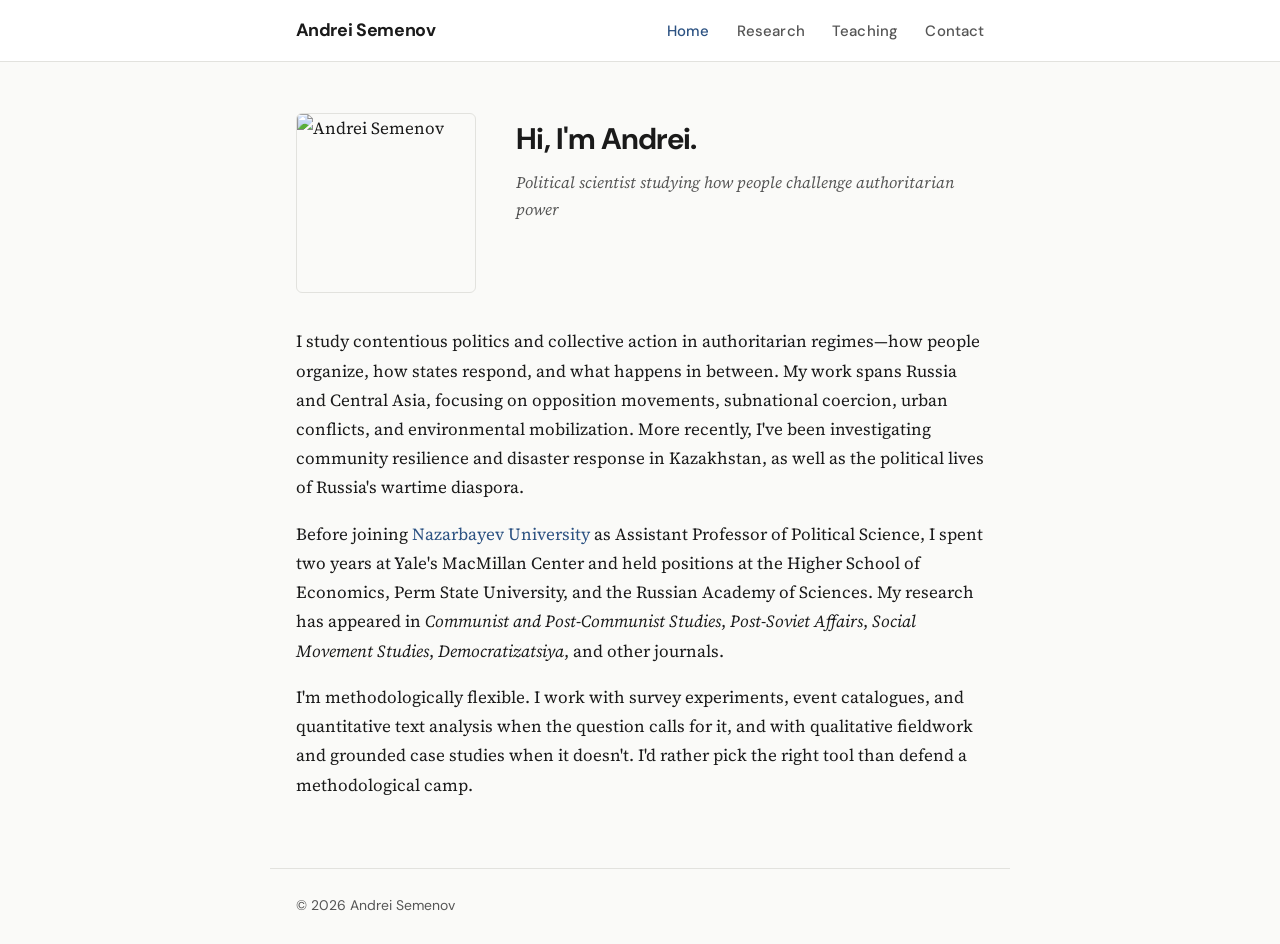
==== index.html @ 86d531a2 "Add files via upload" ====
<!DOCTYPE html>
<html lang="en">
<head>
  <meta charset="UTF-8">
  <meta name="viewport" content="width=device-width, initial-scale=1.0">
  <title>Andrei Semenov | Political Scientist</title>
  <link rel="preconnect" href="https://fonts.googleapis.com">
  <link href="https://fonts.googleapis.com/css2?family=DM+Sans:wght@400;500;600;700&family=Source+Serif+4:ital,wght@0,400;0,600;1,400&display=swap" rel="stylesheet">
  <link rel="stylesheet" href="style.css">
</head>
<body>

<nav>
  <div class="nav-inner">
    <a href="index.html" class="nav-name">Andrei Semenov</a>
    <ul class="nav-links">
      <li><a href="index.html" class="active">Home</a></li>
      <li><a href="research.html">Research</a></li>
      <li><a href="teaching.html">Teaching</a></li>
      <li><a href="contact.html">Contact</a></li>
    </ul>
  </div>
</nav>

<main>
  <div class="hero">
    <img src="photo.jpg" alt="Andrei Semenov" class="hero-photo">
    <div class="hero-text">
      <h1>Hi, I'm Andrei.</h1>
      <p class="tagline">Political scientist studying how people challenge authoritarian power</p>
    </div>
  </div>

  <div class="bio">
    <p>I study contentious politics and collective action in authoritarian regimes&mdash;how people organize, how states respond, and what happens in between. My work spans Russia and Central Asia, focusing on opposition movements, subnational coercion, urban conflicts, and environmental mobilization. More recently, I've been investigating community resilience and disaster response in Kazakhstan, as well as the political lives of Russia's wartime diaspora.</p>

    <p>Before joining <a href="https://nu.edu.kz">Nazarbayev University</a> as Assistant Professor of Political Science, I spent two years at Yale's MacMillan Center and held positions at the Higher School of Economics, Perm State University, and the Russian Academy of Sciences. My research has appeared in <em>Communist and Post-Communist Studies</em>, <em>Post-Soviet Affairs</em>, <em>Social Movement Studies</em>, <em>Democratizatsiya</em>, and other journals.</p>

    <p>I'm methodologically flexible. I work with survey experiments, event catalogues, and quantitative text analysis when the question calls for it, and with qualitative fieldwork and grounded case studies when it doesn't. I'd rather pick the right tool than defend a methodological camp.</p>
  </div>
</main>

<footer>
  &copy; 2026 Andrei Semenov
</footer>

</body>
</html>
---- style.css ----
/* ── Reset & Base ── */
*, *::before, *::after { margin: 0; padding: 0; box-sizing: border-box; }

:root {
  --text: #1a1a1a;
  --text-light: #555;
  --accent: #2c5282;
  --accent-hover: #1a365d;
  --bg: #fafaf8;
  --card-bg: #ffffff;
  --border: #e2e2de;
  --nav-bg: #ffffff;
  --max-w: 740px;
}

html { font-size: 17px; scroll-behavior: smooth; }

body {
  font-family: 'Source Serif 4', 'Georgia', serif;
  color: var(--text);
  background: var(--bg);
  line-height: 1.72;
  -webkit-font-smoothing: antialiased;
}

a { color: var(--accent); text-decoration: none; transition: color .2s; }
a:hover { color: var(--accent-hover); text-decoration: underline; }

/* ── Navigation ── */
nav {
  background: var(--nav-bg);
  border-bottom: 1px solid var(--border);
  position: sticky; top: 0; z-index: 10;
}
.nav-inner {
  max-width: var(--max-w);
  margin: 0 auto;
  padding: .9rem 1.5rem;
  display: flex;
  align-items: center;
  justify-content: space-between;
}
.nav-name {
  font-family: 'DM Sans', 'Helvetica Neue', sans-serif;
  font-weight: 700;
  font-size: 1.05rem;
  color: var(--text);
  letter-spacing: -.02em;
}
.nav-name:hover { text-decoration: none; color: var(--accent); }
.nav-links { display: flex; gap: 1.6rem; list-style: none; }
.nav-links a {
  font-family: 'DM Sans', 'Helvetica Neue', sans-serif;
  font-size: .88rem;
  font-weight: 500;
  color: var(--text-light);
  letter-spacing: .01em;
}
.nav-links a:hover { color: var(--accent); text-decoration: none; }
.nav-links a.active { color: var(--accent); }

/* ── Main Content ── */
main {
  max-width: var(--max-w);
  margin: 0 auto;
  padding: 3rem 1.5rem 4rem;
}

/* ── Home Hero ── */
.hero {
  display: flex;
  gap: 2.4rem;
  align-items: flex-start;
  margin-bottom: 2rem;
}
.hero-photo {
  width: 180px;
  height: 180px;
  border-radius: 6px;
  object-fit: cover;
  flex-shrink: 0;
  border: 1px solid var(--border);
}
.hero-text h1 {
  font-family: 'DM Sans', 'Helvetica Neue', sans-serif;
  font-size: 1.75rem;
  font-weight: 700;
  margin-bottom: .25rem;
  letter-spacing: -.03em;
  color: var(--text);
}
.hero-text .tagline {
  font-size: .95rem;
  color: var(--text-light);
  margin-bottom: 1.2rem;
  font-style: italic;
}
.bio p { margin-bottom: 1rem; }
.bio p:last-child { margin-bottom: 0; }

/* ── Section Headings ── */
h2 {
  font-family: 'DM Sans', 'Helvetica Neue', sans-serif;
  font-size: 1.3rem;
  font-weight: 700;
  letter-spacing: -.02em;
  margin: 2.5rem 0 1rem;
  padding-bottom: .4rem;
  border-bottom: 2px solid var(--accent);
  display: inline-block;
}

h3 {
  font-family: 'DM Sans', 'Helvetica Neue', sans-serif;
  font-size: 1.05rem;
  font-weight: 600;
  margin: 1.6rem 0 .6rem;
  color: var(--text);
}

/* ── Publication / Item Lists ── */
.pub-list { list-style: none; }
.pub-list li {
  margin-bottom: 1rem;
  padding-left: 0;
  line-height: 1.65;
}
.pub-list .authors { color: var(--text-light); }
.pub-list .title { font-weight: 600; }
.pub-list .venue { font-style: italic; }

/* ── Teaching Table ── */
.teach-block { margin-bottom: 1.8rem; }
.teach-block h3 { margin-bottom: .4rem; }
.teach-block .period {
  font-size: .88rem;
  color: var(--text-light);
  margin-bottom: .5rem;
}
.teach-block ul {
  list-style: none;
  padding: 0;
}
.teach-block li {
  position: relative;
  padding-left: 1rem;
  margin-bottom: .3rem;
}
.teach-block li::before {
  content: '–';
  position: absolute;
  left: 0;
  color: var(--accent);
}

/* ── Contact ── */
.contact-grid {
  display: grid;
  grid-template-columns: 1fr 1fr;
  gap: 1.5rem;
  margin-top: 1.5rem;
}
.contact-card {
  background: var(--card-bg);
  border: 1px solid var(--border);
  border-radius: 6px;
  padding: 1.4rem;
}
.contact-card h3 {
  margin-top: 0;
  margin-bottom: .5rem;
}
.contact-card p {
  font-size: .93rem;
  color: var(--text-light);
  line-height: 1.6;
}

/* ── Footer ── */
footer {
  max-width: var(--max-w);
  margin: 0 auto;
  padding: 1.5rem;
  border-top: 1px solid var(--border);
  font-size: .82rem;
  color: var(--text-light);
  font-family: 'DM Sans', 'Helvetica Neue', sans-serif;
}

/* ── Responsive ── */
@media (max-width: 600px) {
  .hero { flex-direction: column; align-items: center; text-align: center; }
  .hero-photo { width: 150px; height: 150px; }
  .contact-grid { grid-template-columns: 1fr; }
  .nav-inner { flex-direction: column; gap: .5rem; }
}
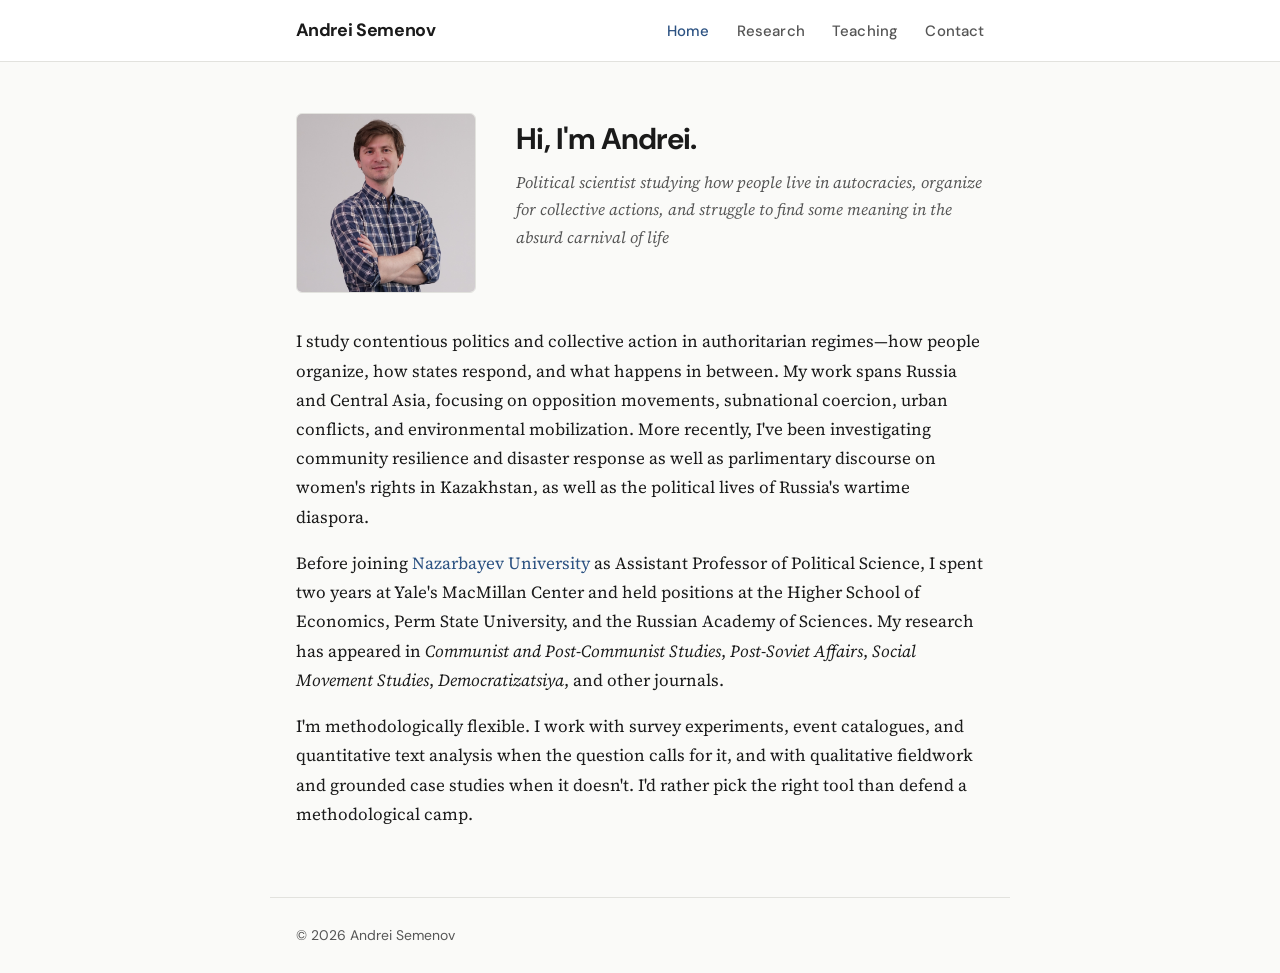
==== commit 1cc9b2ff: "Update index.html" ====
--- a/index.html
+++ b/index.html
@@ -24,15 +24,15 @@
 
 <main>
   <div class="hero">
-    <img src="photo.jpg" alt="Andrei Semenov" class="hero-photo">
+    <img src="photo.JPG" alt="Andrei Semenov" class="hero-photo">
     <div class="hero-text">
       <h1>Hi, I'm Andrei.</h1>
-      <p class="tagline">Political scientist studying how people challenge authoritarian power</p>
+      <p class="tagline">Political scientist studying how people live in autocracies, organize for collective actions, and struggle to find some meaning in the absurd carnival of life </p>
     </div>
   </div>
 
   <div class="bio">
-    <p>I study contentious politics and collective action in authoritarian regimes&mdash;how people organize, how states respond, and what happens in between. My work spans Russia and Central Asia, focusing on opposition movements, subnational coercion, urban conflicts, and environmental mobilization. More recently, I've been investigating community resilience and disaster response in Kazakhstan, as well as the political lives of Russia's wartime diaspora.</p>
+    <p>I study contentious politics and collective action in authoritarian regimes&mdash;how people organize, how states respond, and what happens in between. My work spans Russia and Central Asia, focusing on opposition movements, subnational coercion, urban conflicts, and environmental mobilization. More recently, I've been investigating community resilience and disaster response as well as parlimentary discourse on women's rights in Kazakhstan, as well as the political lives of Russia's wartime diaspora.</p>
 
     <p>Before joining <a href="https://nu.edu.kz">Nazarbayev University</a> as Assistant Professor of Political Science, I spent two years at Yale's MacMillan Center and held positions at the Higher School of Economics, Perm State University, and the Russian Academy of Sciences. My research has appeared in <em>Communist and Post-Communist Studies</em>, <em>Post-Soviet Affairs</em>, <em>Social Movement Studies</em>, <em>Democratizatsiya</em>, and other journals.</p>
 
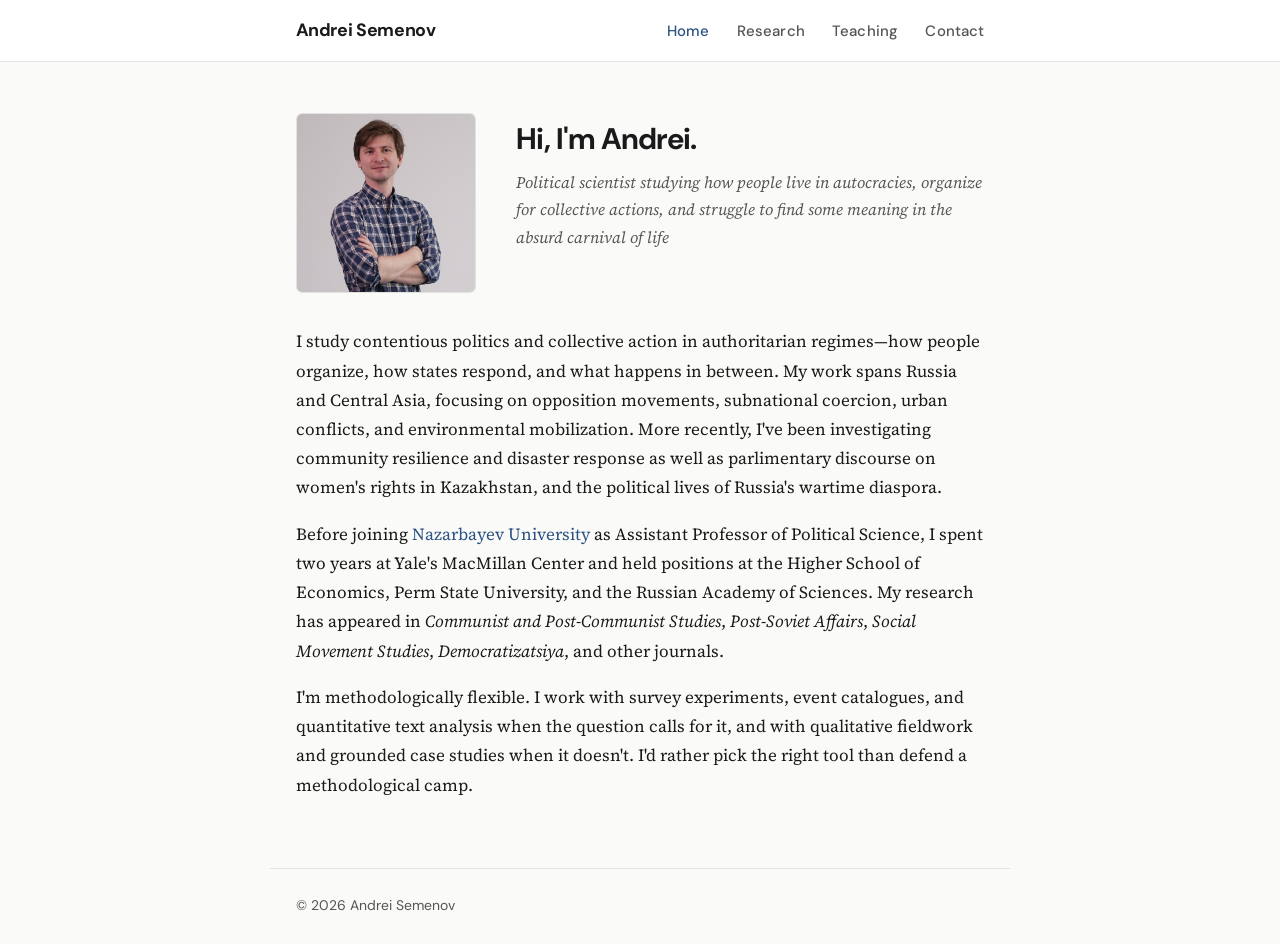
==== commit 3571d47a: "Update index.html" ====
--- a/index.html
+++ b/index.html
@@ -32,7 +32,7 @@
   </div>
 
   <div class="bio">
-    <p>I study contentious politics and collective action in authoritarian regimes&mdash;how people organize, how states respond, and what happens in between. My work spans Russia and Central Asia, focusing on opposition movements, subnational coercion, urban conflicts, and environmental mobilization. More recently, I've been investigating community resilience and disaster response as well as parlimentary discourse on women's rights in Kazakhstan, as well as the political lives of Russia's wartime diaspora.</p>
+    <p>I study contentious politics and collective action in authoritarian regimes&mdash;how people organize, how states respond, and what happens in between. My work spans Russia and Central Asia, focusing on opposition movements, subnational coercion, urban conflicts, and environmental mobilization. More recently, I've been investigating community resilience and disaster response as well as parlimentary discourse on women's rights in Kazakhstan, and the political lives of Russia's wartime diaspora.</p>
 
     <p>Before joining <a href="https://nu.edu.kz">Nazarbayev University</a> as Assistant Professor of Political Science, I spent two years at Yale's MacMillan Center and held positions at the Higher School of Economics, Perm State University, and the Russian Academy of Sciences. My research has appeared in <em>Communist and Post-Communist Studies</em>, <em>Post-Soviet Affairs</em>, <em>Social Movement Studies</em>, <em>Democratizatsiya</em>, and other journals.</p>
 
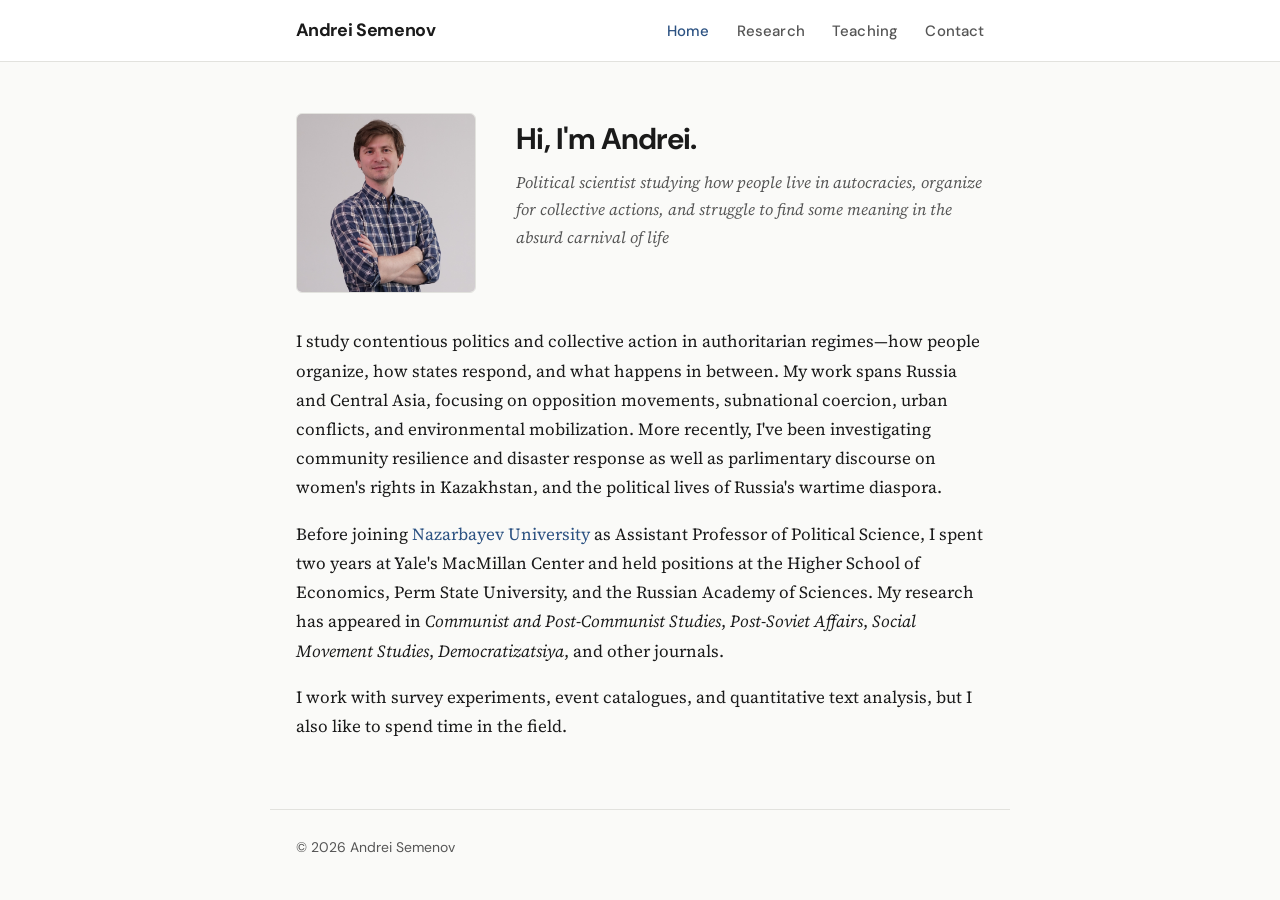
==== commit 7bb7b6df: "Update index.html" ====
--- a/index.html
+++ b/index.html
@@ -36,7 +36,7 @@
 
     <p>Before joining <a href="https://nu.edu.kz">Nazarbayev University</a> as Assistant Professor of Political Science, I spent two years at Yale's MacMillan Center and held positions at the Higher School of Economics, Perm State University, and the Russian Academy of Sciences. My research has appeared in <em>Communist and Post-Communist Studies</em>, <em>Post-Soviet Affairs</em>, <em>Social Movement Studies</em>, <em>Democratizatsiya</em>, and other journals.</p>
 
-    <p>I'm methodologically flexible. I work with survey experiments, event catalogues, and quantitative text analysis when the question calls for it, and with qualitative fieldwork and grounded case studies when it doesn't. I'd rather pick the right tool than defend a methodological camp.</p>
+    <p>I work with survey experiments, event catalogues, and quantitative text analysis, but I also like to spend time in the field. </p>
   </div>
 </main>
 
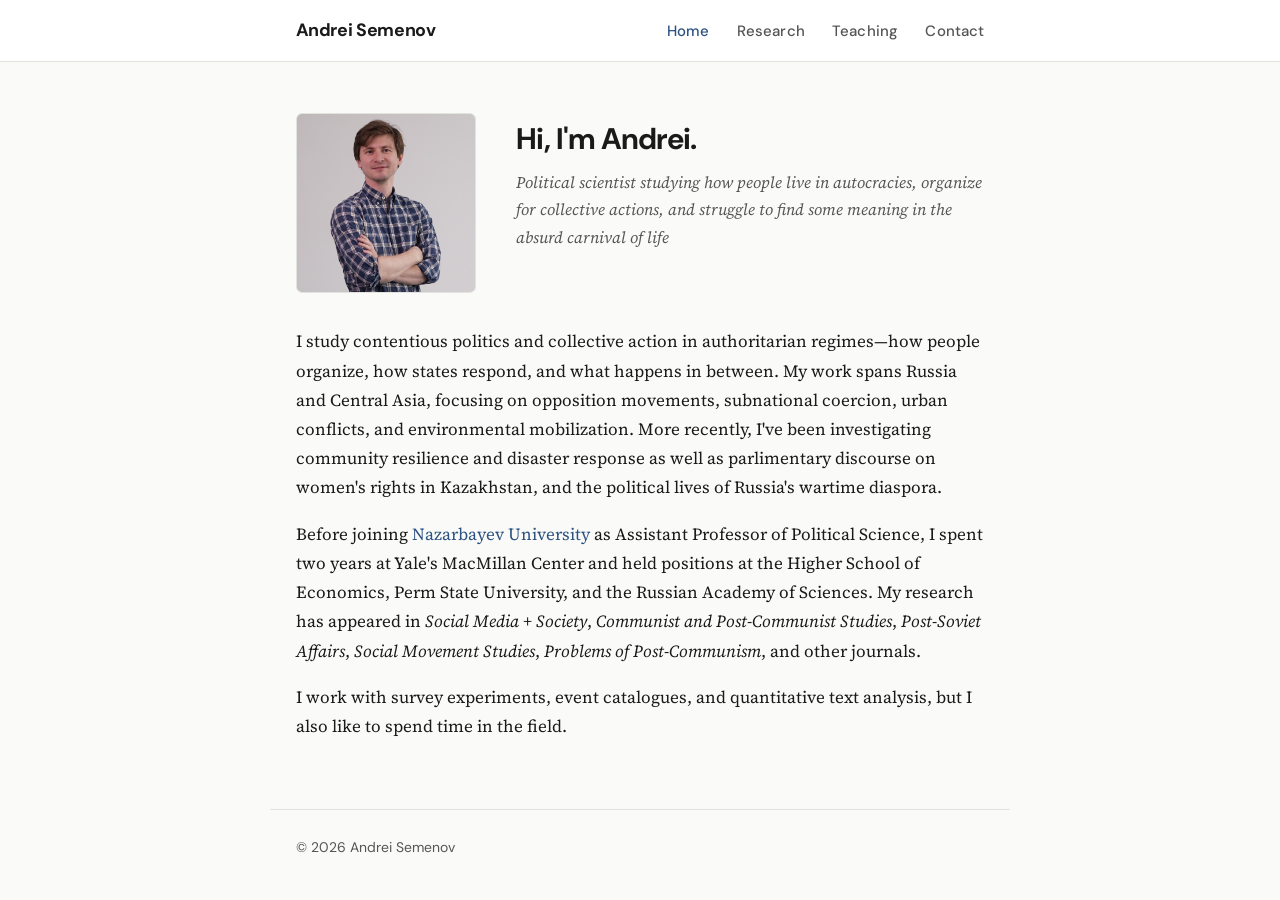
==== commit 114b46cf: "Update index.html" ====
--- a/index.html
+++ b/index.html
@@ -34,7 +34,7 @@
   <div class="bio">
     <p>I study contentious politics and collective action in authoritarian regimes&mdash;how people organize, how states respond, and what happens in between. My work spans Russia and Central Asia, focusing on opposition movements, subnational coercion, urban conflicts, and environmental mobilization. More recently, I've been investigating community resilience and disaster response as well as parlimentary discourse on women's rights in Kazakhstan, and the political lives of Russia's wartime diaspora.</p>
 
-    <p>Before joining <a href="https://nu.edu.kz">Nazarbayev University</a> as Assistant Professor of Political Science, I spent two years at Yale's MacMillan Center and held positions at the Higher School of Economics, Perm State University, and the Russian Academy of Sciences. My research has appeared in <em>Communist and Post-Communist Studies</em>, <em>Post-Soviet Affairs</em>, <em>Social Movement Studies</em>, <em>Democratizatsiya</em>, and other journals.</p>
+    <p>Before joining <a href="https://nu.edu.kz">Nazarbayev University</a> as Assistant Professor of Political Science, I spent two years at Yale's MacMillan Center and held positions at the Higher School of Economics, Perm State University, and the Russian Academy of Sciences. My research has appeared in <em> Social Media + Society</em>, <em>Communist and Post-Communist Studies</em>, <em>Post-Soviet Affairs</em>, <em>Social Movement Studies</em>, <em>Problems of Post-Communism</em>, and other journals.</p>
 
     <p>I work with survey experiments, event catalogues, and quantitative text analysis, but I also like to spend time in the field. </p>
   </div>
